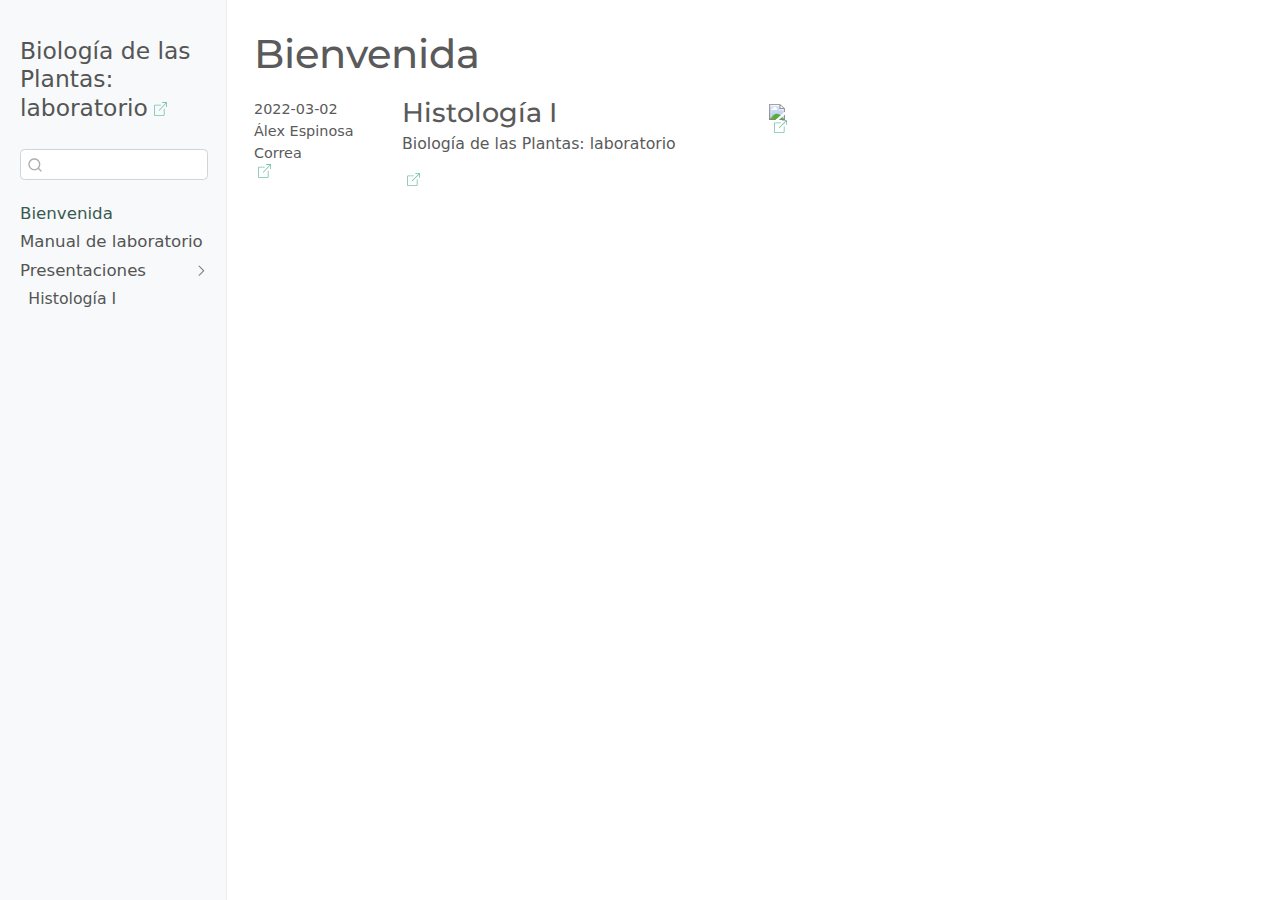
==== index.html @ 2c491201 "Built site for gh-pages" ====
<!DOCTYPE html>
<html xmlns="http://www.w3.org/1999/xhtml" lang="en" xml:lang="en"><head>

<meta charset="utf-8">
<meta name="generator" content="quarto-1.2.313">

<meta name="viewport" content="width=device-width, initial-scale=1.0, user-scalable=yes">


<title>Biología de las Plantas: laboratorio - Bienvenida</title>
<style>
code{white-space: pre-wrap;}
span.smallcaps{font-variant: small-caps;}
div.columns{display: flex; gap: min(4vw, 1.5em);}
div.column{flex: auto; overflow-x: auto;}
div.hanging-indent{margin-left: 1.5em; text-indent: -1.5em;}
ul.task-list{list-style: none;}
ul.task-list li input[type="checkbox"] {
  width: 0.8em;
  margin: 0 0.8em 0.2em -1.6em;
  vertical-align: middle;
}
</style>


<script src="site_libs/quarto-nav/quarto-nav.js"></script>
<script src="site_libs/quarto-nav/headroom.min.js"></script>
<script src="site_libs/clipboard/clipboard.min.js"></script>
<script src="site_libs/quarto-search/autocomplete.umd.js"></script>
<script src="site_libs/quarto-search/fuse.min.js"></script>
<script src="site_libs/quarto-search/quarto-search.js"></script>
<meta name="quarto:offset" content="./">
<script src="site_libs/quarto-listing/list.min.js"></script>
<script src="site_libs/quarto-listing/quarto-listing.js"></script>
<script src="site_libs/quarto-html/quarto.js"></script>
<script src="site_libs/quarto-html/popper.min.js"></script>
<script src="site_libs/quarto-html/tippy.umd.min.js"></script>
<script src="site_libs/quarto-html/anchor.min.js"></script>
<link href="site_libs/quarto-html/tippy.css" rel="stylesheet">
<link href="site_libs/quarto-html/quarto-syntax-highlighting.css" rel="stylesheet" id="quarto-text-highlighting-styles">
<script src="site_libs/bootstrap/bootstrap.min.js"></script>
<link href="site_libs/bootstrap/bootstrap-icons.css" rel="stylesheet">
<link href="site_libs/bootstrap/bootstrap.min.css" rel="stylesheet" id="quarto-bootstrap" data-mode="light">
<script id="quarto-search-options" type="application/json">{
  "location": "sidebar",
  "copy-button": false,
  "collapse-after": 3,
  "panel-placement": "start",
  "type": "textbox",
  "limit": 20,
  "language": {
    "search-no-results-text": "No results",
    "search-matching-documents-text": "matching documents",
    "search-copy-link-title": "Copy link to search",
    "search-hide-matches-text": "Hide additional matches",
    "search-more-match-text": "more match in this document",
    "search-more-matches-text": "more matches in this document",
    "search-clear-button-title": "Clear",
    "search-detached-cancel-button-title": "Cancel",
    "search-submit-button-title": "Submit"
  }
}</script>
<script>

  window.document.addEventListener("DOMContentLoaded", function (_event) {
    const listingTargetEl = window.document.querySelector('#listing-listing .list');
    if (!listingTargetEl) {
      // No listing discovered, do not attach.
      return; 
    }

    const options = {
      valueNames: ['listing-date','listing-title','listing-author','listing-subtitle','listing-image','listing-description',{ data: ['index'] },{ data: ['categories'] },{ data: ['listing-date-sort'] },{ data: ['listing-file-modified-sort'] }],
      
      searchColumns: ["listing-date","listing-title","listing-author","listing-subtitle","listing-image","listing-description"],
    };

    window['quarto-listings'] = window['quarto-listings'] || {};
    window['quarto-listings']['listing-listing'] = new List('listing-listing', options);

    if (window['quarto-listing-loaded']) {
      window['quarto-listing-loaded']();
    }
  });

  window.addEventListener('hashchange',() => {
    if (window['quarto-listing-loaded']) {
      window['quarto-listing-loaded']();
    }
  })
  </script>

  <script src="https://cdn.jsdelivr.net/npm/mathjax@3/es5/tex-chtml-full.js" type="text/javascript"></script>

</head>

<body class="nav-sidebar docked">

<div id="quarto-search-results"></div>
  <header id="quarto-header" class="headroom fixed-top">
  <nav class="quarto-secondary-nav" data-bs-toggle="collapse" data-bs-target="#quarto-sidebar" aria-controls="quarto-sidebar" aria-expanded="false" aria-label="Toggle sidebar navigation" onclick="if (window.quartoToggleHeadroom) { window.quartoToggleHeadroom(); }">
    <div class="container-fluid d-flex justify-content-between">
      <h1 class="quarto-secondary-nav-title">Bienvenida</h1>
      <button type="button" class="quarto-btn-toggle btn" aria-label="Show secondary navigation">
        <i class="bi bi-chevron-right"></i>
      </button>
    </div>
  </nav>
</header>
<!-- content -->
<div id="quarto-content" class="quarto-container page-columns page-rows-contents page-layout-article">
<!-- sidebar -->
  <nav id="quarto-sidebar" class="sidebar collapse sidebar-navigation docked overflow-auto">
    <div class="pt-lg-2 mt-2 text-left sidebar-header">
    <div class="sidebar-title mb-0 py-0">
      <a href="./">Biología de las Plantas: laboratorio</a> 
    </div>
      </div>
      <div class="mt-2 flex-shrink-0 align-items-center">
        <div class="sidebar-search">
        <div id="quarto-search" class="" title="Search"></div>
        </div>
      </div>
    <div class="sidebar-menu-container"> 
    <ul class="list-unstyled mt-1">
        <li class="sidebar-item">
  <div class="sidebar-item-container"> 
  <a href="./index.html" class="sidebar-item-text sidebar-link active">Bienvenida</a>
  </div>
</li>
        <li class="sidebar-item">
  <div class="sidebar-item-container"> 
  <a href="https://alexespinosaco.github.io/manual-laboratorio-biologia-plantas/" class="sidebar-item-text sidebar-link">Manual de laboratorio</a>
  </div>
</li>
        <li class="sidebar-item sidebar-item-section">
      <div class="sidebar-item-container"> 
            <a class="sidebar-item-text sidebar-link text-start" data-bs-toggle="collapse" data-bs-target="#quarto-sidebar-section-1" aria-expanded="true">Presentaciones</a>
          <a class="sidebar-item-toggle text-start" data-bs-toggle="collapse" data-bs-target="#quarto-sidebar-section-1" aria-expanded="true">
            <i class="bi bi-chevron-right ms-2"></i>
          </a> 
      </div>
      <ul id="quarto-sidebar-section-1" class="collapse list-unstyled sidebar-section depth1 show">  
          <li class="sidebar-item">
  <div class="sidebar-item-container"> 
  <a href="./presentaciones/histologia-I.html" class="sidebar-item-text sidebar-link">Histología I</a>
  </div>
</li>
      </ul>
  </li>
    </ul>
    </div>
</nav>
<!-- margin-sidebar -->
    <div id="quarto-margin-sidebar" class="sidebar margin-sidebar">
        
    </div>
<!-- main -->
<main class="content" id="quarto-document-content">

<header id="title-block-header" class="quarto-title-block default">
<div class="quarto-title">
<h1 class="title d-none d-lg-block">Bienvenida</h1>
</div>



<div class="quarto-title-meta">

    
  
    
  </div>
  

</header>





<div class="quarto-listing quarto-listing-container-default" id="listing-listing">
<div class="list quarto-listing-default">
<div class="quarto-post image-right" data-index="0" data-listing-date-sort="1646197200000" data-listing-file-modified-sort="1678170469687" data-listing-reading-time-sort="3.235">
<div class="thumbnail">
<p><a href="./presentaciones/histologia-I.html"> <img src="./presentaciones/images/tejidos_tradicional.png" class="thumnail-image"> </a></p>
</div>
<div class="body">
<a href="./presentaciones/histologia-I.html">
<h3 class="no-anchor listing-title">
Histología I
</h3>
<div class="listing-subtitle">
Biología de las Plantas: laboratorio
</div>
<div class="listing-description">

</div>
</a>
</div>
<div class="metadata">
<a href="./presentaciones/histologia-I.html">
<div class="listing-date">
2022-03-02
</div>
<div class="listing-author">
Álex Espinosa Correa
</div>
</a>
</div>
</div>
</div>
<div class="listing-no-matching d-none">
No matching items
</div>
</div></main> <!-- /main -->
<script id="quarto-html-after-body" type="application/javascript">
window.document.addEventListener("DOMContentLoaded", function (event) {
  const toggleBodyColorMode = (bsSheetEl) => {
    const mode = bsSheetEl.getAttribute("data-mode");
    const bodyEl = window.document.querySelector("body");
    if (mode === "dark") {
      bodyEl.classList.add("quarto-dark");
      bodyEl.classList.remove("quarto-light");
    } else {
      bodyEl.classList.add("quarto-light");
      bodyEl.classList.remove("quarto-dark");
    }
  }
  const toggleBodyColorPrimary = () => {
    const bsSheetEl = window.document.querySelector("link#quarto-bootstrap");
    if (bsSheetEl) {
      toggleBodyColorMode(bsSheetEl);
    }
  }
  toggleBodyColorPrimary();  
  const icon = "";
  const anchorJS = new window.AnchorJS();
  anchorJS.options = {
    placement: 'right',
    icon: icon
  };
  anchorJS.add('.anchored');
  const clipboard = new window.ClipboardJS('.code-copy-button', {
    target: function(trigger) {
      return trigger.previousElementSibling;
    }
  });
  clipboard.on('success', function(e) {
    // button target
    const button = e.trigger;
    // don't keep focus
    button.blur();
    // flash "checked"
    button.classList.add('code-copy-button-checked');
    var currentTitle = button.getAttribute("title");
    button.setAttribute("title", "Copied!");
    let tooltip;
    if (window.bootstrap) {
      button.setAttribute("data-bs-toggle", "tooltip");
      button.setAttribute("data-bs-placement", "left");
      button.setAttribute("data-bs-title", "Copied!");
      tooltip = new bootstrap.Tooltip(button, 
        { trigger: "manual", 
          customClass: "code-copy-button-tooltip",
          offset: [0, -8]});
      tooltip.show();    
    }
    setTimeout(function() {
      if (tooltip) {
        tooltip.hide();
        button.removeAttribute("data-bs-title");
        button.removeAttribute("data-bs-toggle");
        button.removeAttribute("data-bs-placement");
      }
      button.setAttribute("title", currentTitle);
      button.classList.remove('code-copy-button-checked');
    }, 1000);
    // clear code selection
    e.clearSelection();
  });
  function tippyHover(el, contentFn) {
    const config = {
      allowHTML: true,
      content: contentFn,
      maxWidth: 500,
      delay: 100,
      arrow: false,
      appendTo: function(el) {
          return el.parentElement;
      },
      interactive: true,
      interactiveBorder: 10,
      theme: 'quarto',
      placement: 'bottom-start'
    };
    window.tippy(el, config); 
  }
  const noterefs = window.document.querySelectorAll('a[role="doc-noteref"]');
  for (var i=0; i<noterefs.length; i++) {
    const ref = noterefs[i];
    tippyHover(ref, function() {
      // use id or data attribute instead here
      let href = ref.getAttribute('data-footnote-href') || ref.getAttribute('href');
      try { href = new URL(href).hash; } catch {}
      const id = href.replace(/^#\/?/, "");
      const note = window.document.getElementById(id);
      return note.innerHTML;
    });
  }
  const findCites = (el) => {
    const parentEl = el.parentElement;
    if (parentEl) {
      const cites = parentEl.dataset.cites;
      if (cites) {
        return {
          el,
          cites: cites.split(' ')
        };
      } else {
        return findCites(el.parentElement)
      }
    } else {
      return undefined;
    }
  };
  var bibliorefs = window.document.querySelectorAll('a[role="doc-biblioref"]');
  for (var i=0; i<bibliorefs.length; i++) {
    const ref = bibliorefs[i];
    const citeInfo = findCites(ref);
    if (citeInfo) {
      tippyHover(citeInfo.el, function() {
        var popup = window.document.createElement('div');
        citeInfo.cites.forEach(function(cite) {
          var citeDiv = window.document.createElement('div');
          citeDiv.classList.add('hanging-indent');
          citeDiv.classList.add('csl-entry');
          var biblioDiv = window.document.getElementById('ref-' + cite);
          if (biblioDiv) {
            citeDiv.innerHTML = biblioDiv.innerHTML;
          }
          popup.appendChild(citeDiv);
        });
        return popup.innerHTML;
      });
    }
  }
    var localhostRegex = new RegExp(/^(?:http|https):\/\/localhost\:?[0-9]*\//);
      var filterRegex = new RegExp(/https:\/\/alexespinosaco\.github\.io\/biologia-plantas-laboratorio-presentaciones\//);
    var isInternal = (href) => {
        return filterRegex.test(href) || localhostRegex.test(href);
    }
    // Inspect non-navigation links and adorn them if external
    var links = window.document.querySelectorAll('a:not(.nav-link):not(.navbar-brand):not(.toc-action):not(.sidebar-link):not(.sidebar-item-toggle):not(.pagination-link):not(.no-external):not([aria-hidden]):not(.dropdown-item)');
    for (var i=0; i<links.length; i++) {
      const link = links[i];
      if (!isInternal(link.href)) {
          // target, if specified
          link.setAttribute("target", "_blank");
          // default icon
          link.classList.add("external");
      }
    }
});
</script>
</div> <!-- /content -->



</body></html>
---- site_libs/quarto-html/tippy.css ----
.tippy-box[data-animation=fade][data-state=hidden]{opacity:0}[data-tippy-root]{max-width:calc(100vw - 10px)}.tippy-box{position:relative;background-color:#333;color:#fff;border-radius:4px;font-size:14px;line-height:1.4;white-space:normal;outline:0;transition-property:transform,visibility,opacity}.tippy-box[data-placement^=top]>.tippy-arrow{bottom:0}.tippy-box[data-placement^=top]>.tippy-arrow:before{bottom:-7px;left:0;border-width:8px 8px 0;border-top-color:initial;transform-origin:center top}.tippy-box[data-placement^=bottom]>.tippy-arrow{top:0}.tippy-box[data-placement^=bottom]>.tippy-arrow:before{top:-7px;left:0;border-width:0 8px 8px;border-bottom-color:initial;transform-origin:center bottom}.tippy-box[data-placement^=left]>.tippy-arrow{right:0}.tippy-box[data-placement^=left]>.tippy-arrow:before{border-width:8px 0 8px 8px;border-left-color:initial;right:-7px;transform-origin:center left}.tippy-box[data-placement^=right]>.tippy-arrow{left:0}.tippy-box[data-placement^=right]>.tippy-arrow:before{left:-7px;border-width:8px 8px 8px 0;border-right-color:initial;transform-origin:center right}.tippy-box[data-inertia][data-state=visible]{transition-timing-function:cubic-bezier(.54,1.5,.38,1.11)}.tippy-arrow{width:16px;height:16px;color:#333}.tippy-arrow:before{content:"";position:absolute;border-color:transparent;border-style:solid}.tippy-content{position:relative;padding:5px 9px;z-index:1}
---- site_libs/quarto-html/quarto-syntax-highlighting.css ----
/* quarto syntax highlight colors */
:root {
  --quarto-hl-ot-color: #003B4F;
  --quarto-hl-at-color: #657422;
  --quarto-hl-ss-color: #20794D;
  --quarto-hl-an-color: #5E5E5E;
  --quarto-hl-fu-color: #4758AB;
  --quarto-hl-st-color: #20794D;
  --quarto-hl-cf-color: #003B4F;
  --quarto-hl-op-color: #5E5E5E;
  --quarto-hl-er-color: #AD0000;
  --quarto-hl-bn-color: #AD0000;
  --quarto-hl-al-color: #AD0000;
  --quarto-hl-va-color: #111111;
  --quarto-hl-bu-color: inherit;
  --quarto-hl-ex-color: inherit;
  --quarto-hl-pp-color: #AD0000;
  --quarto-hl-in-color: #5E5E5E;
  --quarto-hl-vs-color: #20794D;
  --quarto-hl-wa-color: #5E5E5E;
  --quarto-hl-do-color: #5E5E5E;
  --quarto-hl-im-color: #00769E;
  --quarto-hl-ch-color: #20794D;
  --quarto-hl-dt-color: #AD0000;
  --quarto-hl-fl-color: #AD0000;
  --quarto-hl-co-color: #5E5E5E;
  --quarto-hl-cv-color: #5E5E5E;
  --quarto-hl-cn-color: #8f5902;
  --quarto-hl-sc-color: #5E5E5E;
  --quarto-hl-dv-color: #AD0000;
  --quarto-hl-kw-color: #003B4F;
}

/* other quarto variables */
:root {
  --quarto-font-monospace: SFMono-Regular, Menlo, Monaco, Consolas, "Liberation Mono", "Courier New", monospace;
}

pre > code.sourceCode > span {
  color: #003B4F;
}

code span {
  color: #003B4F;
}

code.sourceCode > span {
  color: #003B4F;
}

div.sourceCode,
div.sourceCode pre.sourceCode {
  color: #003B4F;
}

code span.ot {
  color: #003B4F;
}

code span.at {
  color: #657422;
}

code span.ss {
  color: #20794D;
}

code span.an {
  color: #5E5E5E;
}

code span.fu {
  color: #4758AB;
}

code span.st {
  color: #20794D;
}

code span.cf {
  color: #003B4F;
}

code span.op {
  color: #5E5E5E;
}

code span.er {
  color: #AD0000;
}

code span.bn {
  color: #AD0000;
}

code span.al {
  color: #AD0000;
}

code span.va {
  color: #111111;
}

code span.pp {
  color: #AD0000;
}

code span.in {
  color: #5E5E5E;
}

code span.vs {
  color: #20794D;
}

code span.wa {
  color: #5E5E5E;
  font-style: italic;
}

code span.do {
  color: #5E5E5E;
  font-style: italic;
}

code span.im {
  color: #00769E;
}

code span.ch {
  color: #20794D;
}

code span.dt {
  color: #AD0000;
}

code span.fl {
  color: #AD0000;
}

code span.co {
  color: #5E5E5E;
}

code span.cv {
  color: #5E5E5E;
  font-style: italic;
}

code span.cn {
  color: #8f5902;
}

code span.sc {
  color: #5E5E5E;
}

code span.dv {
  color: #AD0000;
}

code span.kw {
  color: #003B4F;
}

.prevent-inlining {
  content: "</";
}

/*# sourceMappingURL=debc5d5d77c3f9108843748ff7464032.css.map */
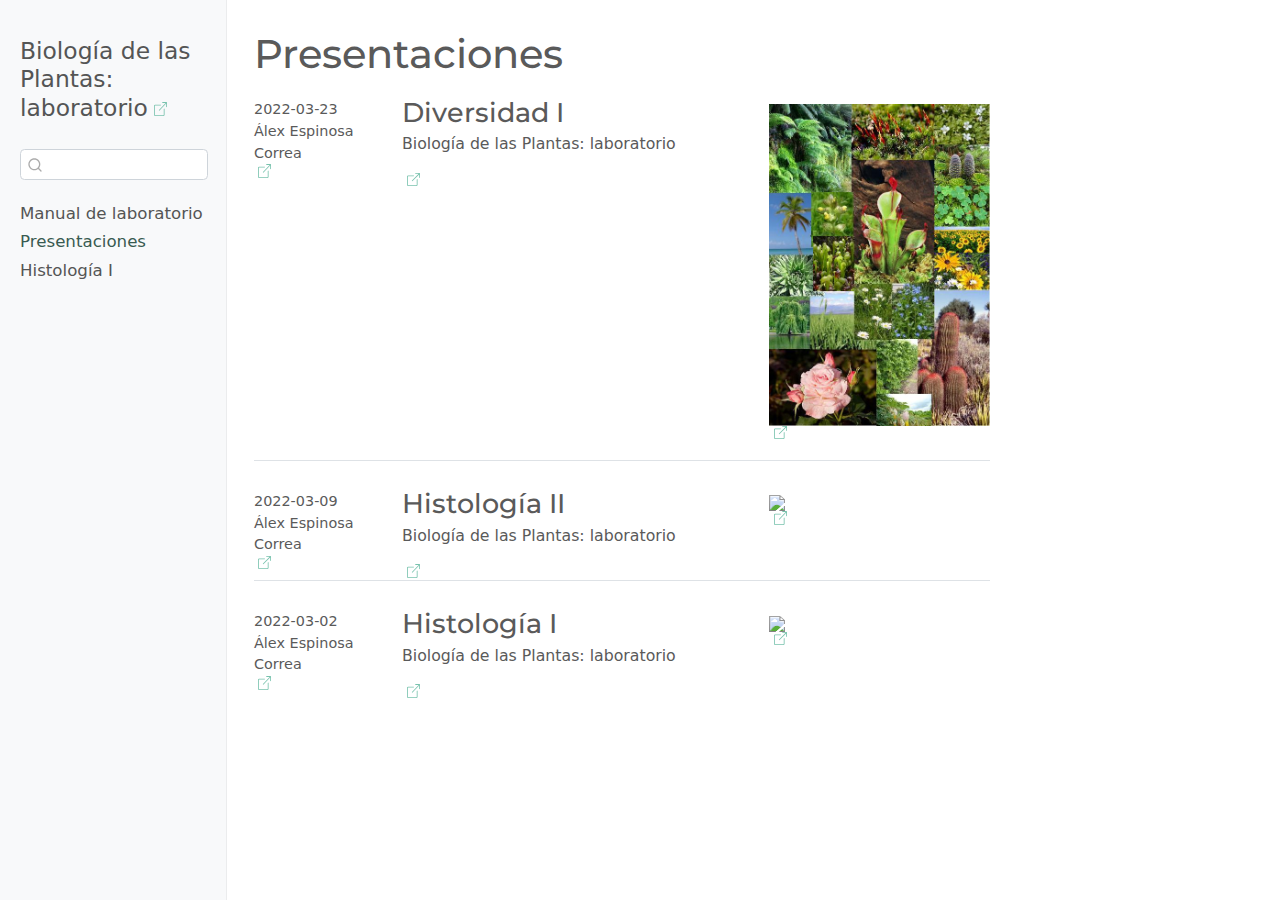
==== commit 597db10f: "Built site for gh-pages" ====
--- a/index.html
+++ b/index.html
@@ -7,7 +7,7 @@
 <meta name="viewport" content="width=device-width, initial-scale=1.0, user-scalable=yes">
 
 
-<title>Biología de las Plantas: laboratorio - Bienvenida</title>
+<title>Biología de las Plantas: laboratorio - Presentaciones</title>
 <style>
 code{white-space: pre-wrap;}
 span.smallcaps{font-variant: small-caps;}
@@ -100,7 +100,7 @@
   <header id="quarto-header" class="headroom fixed-top">
   <nav class="quarto-secondary-nav" data-bs-toggle="collapse" data-bs-target="#quarto-sidebar" aria-controls="quarto-sidebar" aria-expanded="false" aria-label="Toggle sidebar navigation" onclick="if (window.quartoToggleHeadroom) { window.quartoToggleHeadroom(); }">
     <div class="container-fluid d-flex justify-content-between">
-      <h1 class="quarto-secondary-nav-title">Bienvenida</h1>
+      <h1 class="quarto-secondary-nav-title">Presentaciones</h1>
       <button type="button" class="quarto-btn-toggle btn" aria-label="Show secondary navigation">
         <i class="bi bi-chevron-right"></i>
       </button>
@@ -125,29 +125,19 @@
     <ul class="list-unstyled mt-1">
         <li class="sidebar-item">
   <div class="sidebar-item-container"> 
-  <a href="./index.html" class="sidebar-item-text sidebar-link active">Bienvenida</a>
+  <a href="https://alexespinosaco.github.io/manual-laboratorio-biologia-plantas/" class="sidebar-item-text sidebar-link">Manual de laboratorio</a>
   </div>
 </li>
         <li class="sidebar-item">
   <div class="sidebar-item-container"> 
-  <a href="https://alexespinosaco.github.io/manual-laboratorio-biologia-plantas/" class="sidebar-item-text sidebar-link">Manual de laboratorio</a>
+  <a href="./index.html" class="sidebar-item-text sidebar-link active">Presentaciones</a>
   </div>
 </li>
-        <li class="sidebar-item sidebar-item-section">
-      <div class="sidebar-item-container"> 
-            <a class="sidebar-item-text sidebar-link text-start" data-bs-toggle="collapse" data-bs-target="#quarto-sidebar-section-1" aria-expanded="true">Presentaciones</a>
-          <a class="sidebar-item-toggle text-start" data-bs-toggle="collapse" data-bs-target="#quarto-sidebar-section-1" aria-expanded="true">
-            <i class="bi bi-chevron-right ms-2"></i>
-          </a> 
-      </div>
-      <ul id="quarto-sidebar-section-1" class="collapse list-unstyled sidebar-section depth1 show">  
-          <li class="sidebar-item">
+        <li class="sidebar-item">
   <div class="sidebar-item-container"> 
   <a href="./presentaciones/histologia-I.html" class="sidebar-item-text sidebar-link">Histología I</a>
   </div>
 </li>
-      </ul>
-  </li>
     </ul>
     </div>
 </nav>
@@ -160,7 +150,7 @@
 
 <header id="title-block-header" class="quarto-title-block default">
 <div class="quarto-title">
-<h1 class="title d-none d-lg-block">Bienvenida</h1>
+<h1 class="title d-none d-lg-block">Presentaciones</h1>
 </div>
 
 
@@ -181,7 +171,63 @@
 
 <div class="quarto-listing quarto-listing-container-default" id="listing-listing">
 <div class="list quarto-listing-default">
-<div class="quarto-post image-right" data-index="0" data-listing-date-sort="1646197200000" data-listing-file-modified-sort="1678170469687" data-listing-reading-time-sort="3.235">
+<div class="quarto-post image-right" data-index="0" data-listing-date-sort="1648011600000" data-listing-file-modified-sort="1679550498113" data-listing-reading-time-sort="6.01">
+<div class="thumbnail">
+<p><a href="./presentaciones/diversidad-I.html"> <img src="./presentaciones/images/embryophyta.jpg" class="thumnail-image"> </a></p>
+</div>
+<div class="body">
+<a href="./presentaciones/diversidad-I.html">
+<h3 class="no-anchor listing-title">
+Diversidad I
+</h3>
+<div class="listing-subtitle">
+Biología de las Plantas: laboratorio
+</div>
+<div class="listing-description">
+
+</div>
+</a>
+</div>
+<div class="metadata">
+<a href="./presentaciones/diversidad-I.html">
+<div class="listing-date">
+2022-03-23
+</div>
+<div class="listing-author">
+Álex Espinosa Correa
+</div>
+</a>
+</div>
+</div>
+<div class="quarto-post image-right" data-index="1" data-listing-date-sort="1646802000000" data-listing-file-modified-sort="1678335572674" data-listing-reading-time-sort="3.55">
+<div class="thumbnail">
+<p><a href="./presentaciones/histologia-II.html"> <img src="./presentaciones/images/tejidos_tradicional.png" class="thumnail-image"> </a></p>
+</div>
+<div class="body">
+<a href="./presentaciones/histologia-II.html">
+<h3 class="no-anchor listing-title">
+Histología II
+</h3>
+<div class="listing-subtitle">
+Biología de las Plantas: laboratorio
+</div>
+<div class="listing-description">
+
+</div>
+</a>
+</div>
+<div class="metadata">
+<a href="./presentaciones/histologia-II.html">
+<div class="listing-date">
+2022-03-09
+</div>
+<div class="listing-author">
+Álex Espinosa Correa
+</div>
+</a>
+</div>
+</div>
+<div class="quarto-post image-right" data-index="2" data-listing-date-sort="1646197200000" data-listing-file-modified-sort="1678335034090" data-listing-reading-time-sort="3.42">
 <div class="thumbnail">
 <p><a href="./presentaciones/histologia-I.html"> <img src="./presentaciones/images/tejidos_tradicional.png" class="thumnail-image"> </a></p>
 </div>
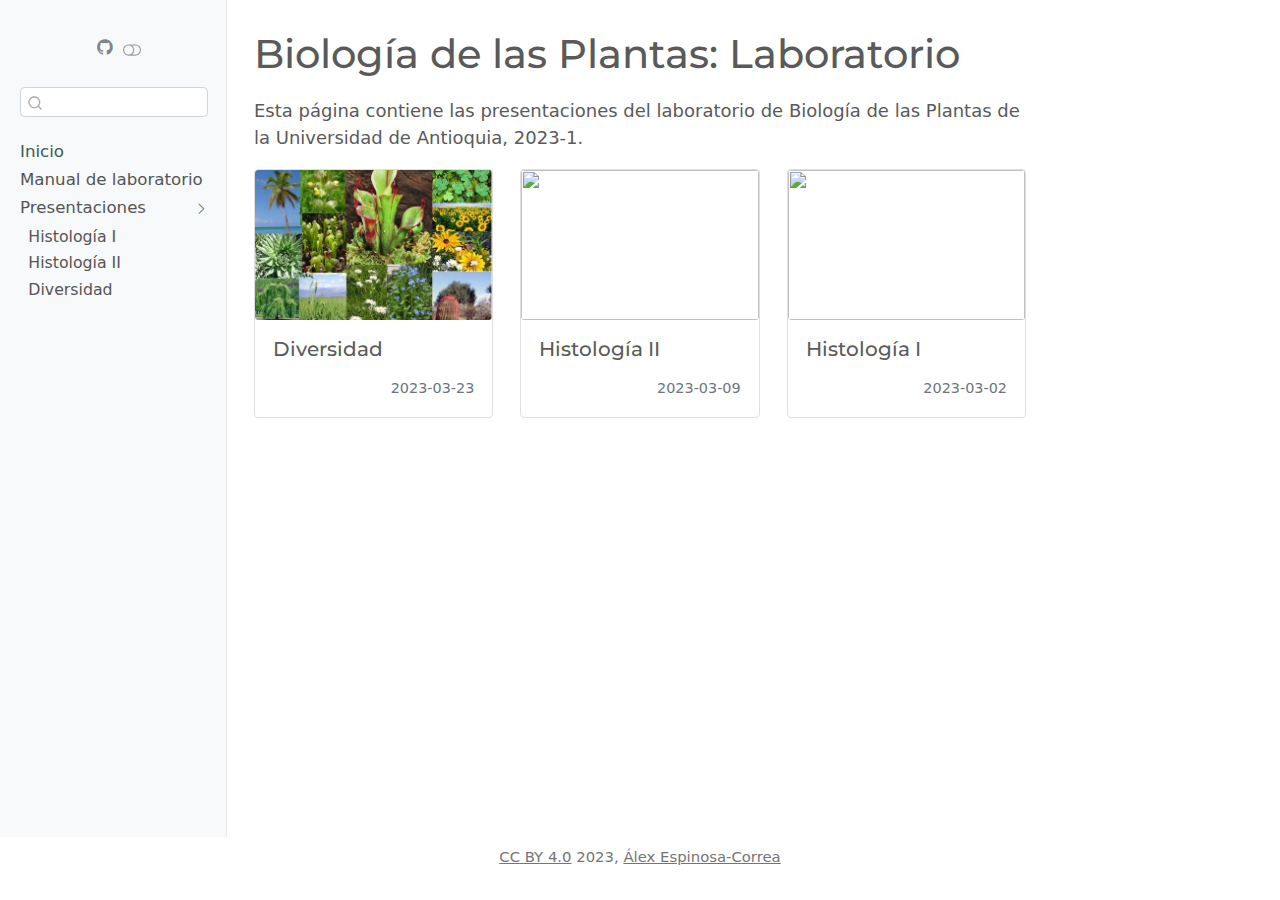
==== commit ffd7480c: "Built site for gh-pages" ====
--- a/index.html
+++ b/index.html
@@ -7,7 +7,7 @@
 <meta name="viewport" content="width=device-width, initial-scale=1.0, user-scalable=yes">
 
 
-<title>Biología de las Plantas: laboratorio - Presentaciones</title>
+<title>BdlP-2023 - Biología de las Plantas: Laboratorio</title>
 <style>
 code{white-space: pre-wrap;}
 span.smallcaps{font-variant: small-caps;}
@@ -24,7 +24,6 @@
 
 
 <script src="site_libs/quarto-nav/quarto-nav.js"></script>
-<script src="site_libs/quarto-nav/headroom.min.js"></script>
 <script src="site_libs/clipboard/clipboard.min.js"></script>
 <script src="site_libs/quarto-search/autocomplete.umd.js"></script>
 <script src="site_libs/quarto-search/fuse.min.js"></script>
@@ -37,10 +36,12 @@
 <script src="site_libs/quarto-html/tippy.umd.min.js"></script>
 <script src="site_libs/quarto-html/anchor.min.js"></script>
 <link href="site_libs/quarto-html/tippy.css" rel="stylesheet">
-<link href="site_libs/quarto-html/quarto-syntax-highlighting.css" rel="stylesheet" id="quarto-text-highlighting-styles">
+<link href="site_libs/quarto-html/quarto-syntax-highlighting.css" rel="stylesheet" class="quarto-color-scheme" id="quarto-text-highlighting-styles">
+<link href="site_libs/quarto-html/quarto-syntax-highlighting-dark.css" rel="prefetch" class="quarto-color-scheme quarto-color-alternate" id="quarto-text-highlighting-styles">
 <script src="site_libs/bootstrap/bootstrap.min.js"></script>
 <link href="site_libs/bootstrap/bootstrap-icons.css" rel="stylesheet">
-<link href="site_libs/bootstrap/bootstrap.min.css" rel="stylesheet" id="quarto-bootstrap" data-mode="light">
+<link href="site_libs/bootstrap/bootstrap.min.css" rel="stylesheet" class="quarto-color-scheme" id="quarto-bootstrap" data-mode="light">
+<link href="site_libs/bootstrap/bootstrap-dark.min.css" rel="prefetch" class="quarto-color-scheme quarto-color-alternate" id="quarto-bootstrap" data-mode="dark">
 <script id="quarto-search-options" type="application/json">{
   "location": "sidebar",
   "copy-button": false,
@@ -70,9 +71,9 @@
     }
 
     const options = {
-      valueNames: ['listing-date','listing-title','listing-author','listing-subtitle','listing-image','listing-description',{ data: ['index'] },{ data: ['categories'] },{ data: ['listing-date-sort'] },{ data: ['listing-file-modified-sort'] }],
+      valueNames: ['listing-image','listing-title','listing-description','listing-date',{ data: ['index'] },{ data: ['categories'] },{ data: ['listing-date-sort'] },{ data: ['listing-file-modified-sort'] }],
       
-      searchColumns: ["listing-date","listing-title","listing-author","listing-subtitle","listing-image","listing-description"],
+      searchColumns: ["listing-title","listing-author","listing-date","listing-image","listing-description"],
     };
 
     window['quarto-listings'] = window['quarto-listings'] || {};
@@ -89,9 +90,25 @@
     }
   })
   </script>
+<script async="" src="https://www.googletagmanager.com/gtag/js?id=G-JYJJ0L4H6K"></script>
+
+<script type="text/javascript">
+
+window.dataLayer = window.dataLayer || [];
+function gtag(){dataLayer.push(arguments);}
+gtag('js', new Date());
+gtag('config', 'G-JYJJ0L4H6K', { 'anonymize_ip': true});
+</script>
 
   <script src="https://cdn.jsdelivr.net/npm/mathjax@3/es5/tex-chtml-full.js" type="text/javascript"></script>
 
+<meta property="og:title" content="BdlP-2023 - Biología de las Plantas: Laboratorio">
+<meta property="og:description" content="Esta página contiene las presentaciones del laboratorio de Biología de las Plantas de la Universidad de Antioquia, 2023-1.">
+<meta property="og:site-name" content="BdlP-2023">
+<meta name="twitter:title" content="BdlP-2023 - Biología de las Plantas: Laboratorio">
+<meta name="twitter:description" content="Esta página contiene las presentaciones del laboratorio de Biología de las Plantas de la Universidad de Antioquia, 2023-1.">
+<meta name="twitter:creator" content="@alexespinosaco">
+<meta name="twitter:card" content="summary_large_image">
 </head>
 
 <body class="nav-sidebar docked">
@@ -100,7 +117,7 @@
   <header id="quarto-header" class="headroom fixed-top">
   <nav class="quarto-secondary-nav" data-bs-toggle="collapse" data-bs-target="#quarto-sidebar" aria-controls="quarto-sidebar" aria-expanded="false" aria-label="Toggle sidebar navigation" onclick="if (window.quartoToggleHeadroom) { window.quartoToggleHeadroom(); }">
     <div class="container-fluid d-flex justify-content-between">
-      <h1 class="quarto-secondary-nav-title">Presentaciones</h1>
+      <h1 class="quarto-secondary-nav-title">Biología de las Plantas: Laboratorio</h1>
       <button type="button" class="quarto-btn-toggle btn" aria-label="Show secondary navigation">
         <i class="bi bi-chevron-right"></i>
       </button>
@@ -111,10 +128,14 @@
 <div id="quarto-content" class="quarto-container page-columns page-rows-contents page-layout-article">
 <!-- sidebar -->
   <nav id="quarto-sidebar" class="sidebar collapse sidebar-navigation docked overflow-auto">
-    <div class="pt-lg-2 mt-2 text-left sidebar-header">
-    <div class="sidebar-title mb-0 py-0">
-      <a href="./">Biología de las Plantas: laboratorio</a> 
-    </div>
+    <div class="pt-lg-2 mt-2 text-center sidebar-header">
+      <a href="./index.html" class="sidebar-logo-link">
+      <img src="./images/bldp.png" alt="" class="sidebar-logo py-0 d-lg-inline d-none">
+      </a>
+      <div class="sidebar-tools-main">
+    <a href="https://github.com/alexespinosaco/biologia-plantas" title="" class="sidebar-tool px-1"><i class="bi bi-github"></i></a>
+  <a href="" class="quarto-color-scheme-toggle sidebar-tool" onclick="window.quartoToggleColorScheme(); return false;" title="Toggle dark mode"><i class="bi"></i></a>
+</div>
       </div>
       <div class="mt-2 flex-shrink-0 align-items-center">
         <div class="sidebar-search">
@@ -125,19 +146,39 @@
     <ul class="list-unstyled mt-1">
         <li class="sidebar-item">
   <div class="sidebar-item-container"> 
-  <a href="https://alexespinosaco.github.io/manual-laboratorio-biologia-plantas/" class="sidebar-item-text sidebar-link">Manual de laboratorio</a>
+  <a href="./index.html" class="sidebar-item-text sidebar-link active">Inicio</a>
   </div>
 </li>
         <li class="sidebar-item">
   <div class="sidebar-item-container"> 
-  <a href="./index.html" class="sidebar-item-text sidebar-link active">Presentaciones</a>
+  <a href="https://alexespinosaco.github.io/biologia-plantas-manual/" class="sidebar-item-text sidebar-link">Manual de laboratorio</a>
   </div>
 </li>
-        <li class="sidebar-item">
+        <li class="sidebar-item sidebar-item-section">
+      <div class="sidebar-item-container"> 
+            <a class="sidebar-item-text sidebar-link text-start" data-bs-toggle="collapse" data-bs-target="#quarto-sidebar-section-1" aria-expanded="true">Presentaciones</a>
+          <a class="sidebar-item-toggle text-start" data-bs-toggle="collapse" data-bs-target="#quarto-sidebar-section-1" aria-expanded="true">
+            <i class="bi bi-chevron-right ms-2"></i>
+          </a> 
+      </div>
+      <ul id="quarto-sidebar-section-1" class="collapse list-unstyled sidebar-section depth1 show">  
+          <li class="sidebar-item">
   <div class="sidebar-item-container"> 
   <a href="./presentaciones/histologia-I.html" class="sidebar-item-text sidebar-link">Histología I</a>
   </div>
 </li>
+          <li class="sidebar-item">
+  <div class="sidebar-item-container"> 
+  <a href="./presentaciones/histologia-II.html" class="sidebar-item-text sidebar-link">Histología II</a>
+  </div>
+</li>
+          <li class="sidebar-item">
+  <div class="sidebar-item-container"> 
+  <a href="./presentaciones/diversidad.html" class="sidebar-item-text sidebar-link">Diversidad</a>
+  </div>
+</li>
+      </ul>
+  </li>
     </ul>
     </div>
 </nav>
@@ -150,7 +191,7 @@
 
 <header id="title-block-header" class="quarto-title-block default">
 <div class="quarto-title">
-<h1 class="title d-none d-lg-block">Presentaciones</h1>
+<h1 class="title d-none d-lg-block">Biología de las Plantas: Laboratorio</h1>
 </div>
 
 
@@ -165,95 +206,78 @@
 
 </header>
 
-
-
-
-
-<div class="quarto-listing quarto-listing-container-default" id="listing-listing">
-<div class="list quarto-listing-default">
-<div class="quarto-post image-right" data-index="0" data-listing-date-sort="1648011600000" data-listing-file-modified-sort="1679550498113" data-listing-reading-time-sort="6.01">
-<div class="thumbnail">
-<p><a href="./presentaciones/diversidad-I.html"> <img src="./presentaciones/images/embryophyta.jpg" class="thumnail-image"> </a></p>
-</div>
-<div class="body">
-<a href="./presentaciones/diversidad-I.html">
-<h3 class="no-anchor listing-title">
-Diversidad I
-</h3>
-<div class="listing-subtitle">
-Biología de las Plantas: laboratorio
-</div>
-<div class="listing-description">
-
+<p>Esta página contiene las presentaciones del laboratorio de Biología de las Plantas de la Universidad de Antioquia, 2023-1.</p>
+
+
+
+
+<div class="quarto-listing quarto-listing-container-grid" id="listing-listing">
+<div class="list grid quarto-listing-cols-3">
+<div class="g-col-1" data-index="0" data-listing-date-sort="1679547600000" data-listing-file-modified-sort="1679816350724" data-listing-reading-time-sort="6.01">
+<a href="./presentaciones/diversidad.html" class="quarto-grid-link">
+<div class="quarto-grid-item card h-100 card-left">
+<p class="card-img-top">
+<img src="./presentaciones/images/embryophyta.jpg" class="thumbnail-image card-img" style="height: 150px;">
+</p>
+<div class="card-body post-contents">
+<h5 class="no-anchor card-title listing-title">
+Diversidad
+</h5>
+<div class="card-text listing-description">
+
+</div>
+<div class="card-attribution card-text-small end">
+<div class="listing-date">
+2023-03-23
+</div>
+</div>
+</div>
 </div>
 </a>
 </div>
-<div class="metadata">
-<a href="./presentaciones/diversidad-I.html">
+<div class="g-col-1" data-index="1" data-listing-date-sort="1678338000000" data-listing-file-modified-sort="1679816349655" data-listing-reading-time-sort="3.55">
+<a href="./presentaciones/histologia-II.html" class="quarto-grid-link">
+<div class="quarto-grid-item card h-100 card-left">
+<p class="card-img-top">
+<img src="./presentaciones/images/tejidos_tradicional.png" class="thumbnail-image card-img" style="height: 150px;">
+</p>
+<div class="card-body post-contents">
+<h5 class="no-anchor card-title listing-title">
+Histología II
+</h5>
+<div class="card-text listing-description">
+
+</div>
+<div class="card-attribution card-text-small end">
 <div class="listing-date">
-2022-03-23
-</div>
-<div class="listing-author">
-Álex Espinosa Correa
+2023-03-09
+</div>
+</div>
+</div>
 </div>
 </a>
 </div>
-</div>
-<div class="quarto-post image-right" data-index="1" data-listing-date-sort="1646802000000" data-listing-file-modified-sort="1678335572674" data-listing-reading-time-sort="3.55">
-<div class="thumbnail">
-<p><a href="./presentaciones/histologia-II.html"> <img src="./presentaciones/images/tejidos_tradicional.png" class="thumnail-image"> </a></p>
-</div>
-<div class="body">
-<a href="./presentaciones/histologia-II.html">
-<h3 class="no-anchor listing-title">
-Histología II
-</h3>
-<div class="listing-subtitle">
-Biología de las Plantas: laboratorio
-</div>
-<div class="listing-description">
-
+<div class="g-col-1" data-index="2" data-listing-date-sort="1677733200000" data-listing-file-modified-sort="1679816348419" data-listing-reading-time-sort="3.42">
+<a href="./presentaciones/histologia-I.html" class="quarto-grid-link">
+<div class="quarto-grid-item card h-100 card-left">
+<p class="card-img-top">
+<img src="./presentaciones/images/tejidos_tradicional.png" class="thumbnail-image card-img" style="height: 150px;">
+</p>
+<div class="card-body post-contents">
+<h5 class="no-anchor card-title listing-title">
+Histología I
+</h5>
+<div class="card-text listing-description">
+
+</div>
+<div class="card-attribution card-text-small end">
+<div class="listing-date">
+2023-03-02
+</div>
+</div>
+</div>
 </div>
 </a>
-</div>
-<div class="metadata">
-<a href="./presentaciones/histologia-II.html">
-<div class="listing-date">
-2022-03-09
-</div>
-<div class="listing-author">
-Álex Espinosa Correa
-</div>
-</a>
-</div>
-</div>
-<div class="quarto-post image-right" data-index="2" data-listing-date-sort="1646197200000" data-listing-file-modified-sort="1678335034090" data-listing-reading-time-sort="3.42">
-<div class="thumbnail">
-<p><a href="./presentaciones/histologia-I.html"> <img src="./presentaciones/images/tejidos_tradicional.png" class="thumnail-image"> </a></p>
-</div>
-<div class="body">
-<a href="./presentaciones/histologia-I.html">
-<h3 class="no-anchor listing-title">
-Histología I
-</h3>
-<div class="listing-subtitle">
-Biología de las Plantas: laboratorio
-</div>
-<div class="listing-description">
-
-</div>
-</a>
-</div>
-<div class="metadata">
-<a href="./presentaciones/histologia-I.html">
-<div class="listing-date">
-2022-03-02
-</div>
-<div class="listing-author">
-Álex Espinosa Correa
-</div>
-</a>
-</div>
 </div>
 </div>
 <div class="listing-no-matching d-none">
@@ -280,6 +304,121 @@
     }
   }
   toggleBodyColorPrimary();  
+  const disableStylesheet = (stylesheets) => {
+    for (let i=0; i < stylesheets.length; i++) {
+      const stylesheet = stylesheets[i];
+      stylesheet.rel = 'prefetch';
+    }
+  }
+  const enableStylesheet = (stylesheets) => {
+    for (let i=0; i < stylesheets.length; i++) {
+      const stylesheet = stylesheets[i];
+      stylesheet.rel = 'stylesheet';
+    }
+  }
+  const manageTransitions = (selector, allowTransitions) => {
+    const els = window.document.querySelectorAll(selector);
+    for (let i=0; i < els.length; i++) {
+      const el = els[i];
+      if (allowTransitions) {
+        el.classList.remove('notransition');
+      } else {
+        el.classList.add('notransition');
+      }
+    }
+  }
+  const toggleColorMode = (alternate) => {
+    // Switch the stylesheets
+    const alternateStylesheets = window.document.querySelectorAll('link.quarto-color-scheme.quarto-color-alternate');
+    manageTransitions('#quarto-margin-sidebar .nav-link', false);
+    if (alternate) {
+      enableStylesheet(alternateStylesheets);
+      for (const sheetNode of alternateStylesheets) {
+        if (sheetNode.id === "quarto-bootstrap") {
+          toggleBodyColorMode(sheetNode);
+        }
+      }
+    } else {
+      disableStylesheet(alternateStylesheets);
+      toggleBodyColorPrimary();
+    }
+    manageTransitions('#quarto-margin-sidebar .nav-link', true);
+    // Switch the toggles
+    const toggles = window.document.querySelectorAll('.quarto-color-scheme-toggle');
+    for (let i=0; i < toggles.length; i++) {
+      const toggle = toggles[i];
+      if (toggle) {
+        if (alternate) {
+          toggle.classList.add("alternate");     
+        } else {
+          toggle.classList.remove("alternate");
+        }
+      }
+    }
+    // Hack to workaround the fact that safari doesn't
+    // properly recolor the scrollbar when toggling (#1455)
+    if (navigator.userAgent.indexOf('Safari') > 0 && navigator.userAgent.indexOf('Chrome') == -1) {
+      manageTransitions("body", false);
+      window.scrollTo(0, 1);
+      setTimeout(() => {
+        window.scrollTo(0, 0);
+        manageTransitions("body", true);
+      }, 40);  
+    }
+  }
+  const isFileUrl = () => { 
+    return window.location.protocol === 'file:';
+  }
+  const hasAlternateSentinel = () => {  
+    let styleSentinel = getColorSchemeSentinel();
+    if (styleSentinel !== null) {
+      return styleSentinel === "alternate";
+    } else {
+      return false;
+    }
+  }
+  const setStyleSentinel = (alternate) => {
+    const value = alternate ? "alternate" : "default";
+    if (!isFileUrl()) {
+      window.localStorage.setItem("quarto-color-scheme", value);
+    } else {
+      localAlternateSentinel = value;
+    }
+  }
+  const getColorSchemeSentinel = () => {
+    if (!isFileUrl()) {
+      const storageValue = window.localStorage.getItem("quarto-color-scheme");
+      return storageValue != null ? storageValue : localAlternateSentinel;
+    } else {
+      return localAlternateSentinel;
+    }
+  }
+  let localAlternateSentinel = 'default';
+  // Dark / light mode switch
+  window.quartoToggleColorScheme = () => {
+    // Read the current dark / light value 
+    let toAlternate = !hasAlternateSentinel();
+    toggleColorMode(toAlternate);
+    setStyleSentinel(toAlternate);
+  };
+  // Ensure there is a toggle, if there isn't float one in the top right
+  if (window.document.querySelector('.quarto-color-scheme-toggle') === null) {
+    const a = window.document.createElement('a');
+    a.classList.add('top-right');
+    a.classList.add('quarto-color-scheme-toggle');
+    a.href = "";
+    a.onclick = function() { try { window.quartoToggleColorScheme(); } catch {} return false; };
+    const i = window.document.createElement("i");
+    i.classList.add('bi');
+    a.appendChild(i);
+    window.document.body.appendChild(a);
+  }
+  // Switch to dark mode if need be
+  if (hasAlternateSentinel()) {
+    toggleColorMode(true);
+  } else {
+    toggleColorMode(false);
+  }
   const icon = "";
   const anchorJS = new window.AnchorJS();
   anchorJS.options = {
@@ -392,7 +531,7 @@
     }
   }
     var localhostRegex = new RegExp(/^(?:http|https):\/\/localhost\:?[0-9]*\//);
-      var filterRegex = new RegExp(/https:\/\/alexespinosaco\.github\.io\/biologia-plantas-laboratorio-presentaciones\//);
+      var filterRegex = new RegExp(/https:\/\/alexespinosaco\.github\.io\/biologia-plantas/);
     var isInternal = (href) => {
         return filterRegex.test(href) || localhostRegex.test(href);
     }
@@ -403,13 +542,16 @@
       if (!isInternal(link.href)) {
           // target, if specified
           link.setAttribute("target", "_blank");
-          // default icon
-          link.classList.add("external");
       }
     }
 });
 </script>
 </div> <!-- /content -->
+<footer class="footer">
+  <div class="nav-footer">
+      <div class="nav-footer-center"><a href="https://creativecommons.org/licenses/by/4.0/deed.es">CC BY 4.0</a> 2023, <a href="http://alexespinosaco.github.io/">Álex Espinosa-Correa</a></div>
+  </div>
+</footer>
 
 
 
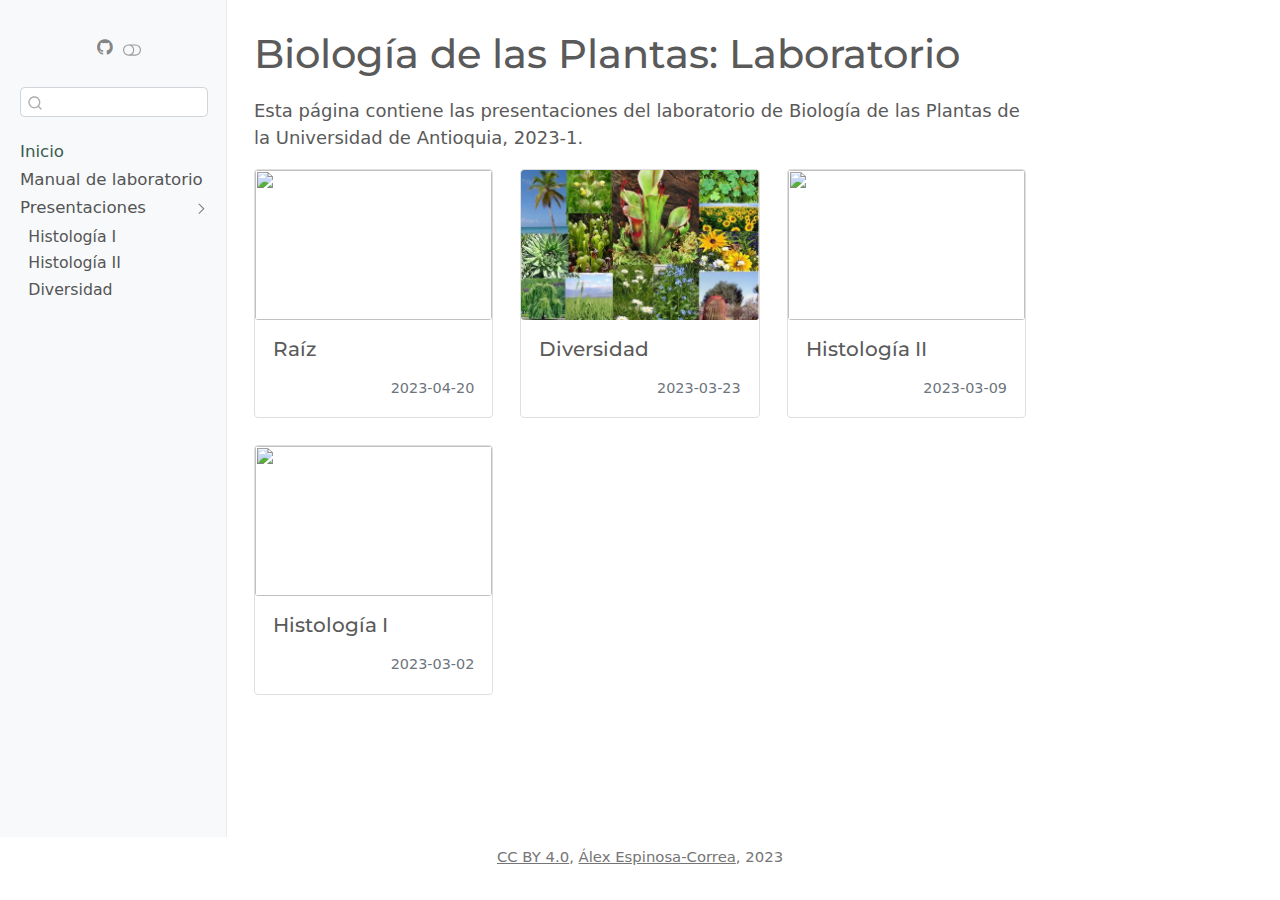
==== commit 3e03bd3c: "Built site for gh-pages" ====
--- a/index.html
+++ b/index.html
@@ -213,7 +213,29 @@
 
 <div class="quarto-listing quarto-listing-container-grid" id="listing-listing">
 <div class="list grid quarto-listing-cols-3">
-<div class="g-col-1" data-index="0" data-listing-date-sort="1679547600000" data-listing-file-modified-sort="1679816350724" data-listing-reading-time-sort="6.01">
+<div class="g-col-1" data-index="0" data-listing-date-sort="1681966800000" data-listing-file-modified-sort="1681872564987" data-listing-reading-time-sort="2.64">
+<a href="./presentaciones/raiz.html" class="quarto-grid-link">
+<div class="quarto-grid-item card h-100 card-left">
+<p class="card-img-top">
+<img src="https://commons.wikimedia.org/wiki/File:Tree_roots_and_temple,_Ta_Prohm,_Angkor,_Cambodia.jpg" class="thumbnail-image card-img" style="height: 150px;">
+</p>
+<div class="card-body post-contents">
+<h5 class="no-anchor card-title listing-title">
+Raíz
+</h5>
+<div class="card-text listing-description">
+
+</div>
+<div class="card-attribution card-text-small end">
+<div class="listing-date">
+2023-04-20
+</div>
+</div>
+</div>
+</div>
+</a>
+</div>
+<div class="g-col-1" data-index="1" data-listing-date-sort="1679547600000" data-listing-file-modified-sort="1681875152456" data-listing-reading-time-sort="7.18">
 <a href="./presentaciones/diversidad.html" class="quarto-grid-link">
 <div class="quarto-grid-item card h-100 card-left">
 <p class="card-img-top">
@@ -235,7 +257,7 @@
 </div>
 </a>
 </div>
-<div class="g-col-1" data-index="1" data-listing-date-sort="1678338000000" data-listing-file-modified-sort="1679816349655" data-listing-reading-time-sort="3.55">
+<div class="g-col-1" data-index="2" data-listing-date-sort="1678338000000" data-listing-file-modified-sort="1681875270075" data-listing-reading-time-sort="3.55">
 <a href="./presentaciones/histologia-II.html" class="quarto-grid-link">
 <div class="quarto-grid-item card h-100 card-left">
 <p class="card-img-top">
@@ -257,7 +279,7 @@
 </div>
 </a>
 </div>
-<div class="g-col-1" data-index="2" data-listing-date-sort="1677733200000" data-listing-file-modified-sort="1679816348419" data-listing-reading-time-sort="3.42">
+<div class="g-col-1" data-index="3" data-listing-date-sort="1677733200000" data-listing-file-modified-sort="1681875278557" data-listing-reading-time-sort="3.42">
 <a href="./presentaciones/histologia-I.html" class="quarto-grid-link">
 <div class="quarto-grid-item card h-100 card-left">
 <p class="card-img-top">
@@ -549,7 +571,7 @@
 </div> <!-- /content -->
 <footer class="footer">
   <div class="nav-footer">
-      <div class="nav-footer-center"><a href="https://creativecommons.org/licenses/by/4.0/deed.es">CC BY 4.0</a> 2023, <a href="http://alexespinosaco.github.io/">Álex Espinosa-Correa</a></div>
+      <div class="nav-footer-center"><a href="https://creativecommons.org/licenses/by/4.0/deed.es">CC BY 4.0</a>, <a href="http://alexespinosaco.github.io/">Álex Espinosa-Correa</a>, 2023</div>
   </div>
 </footer>
 
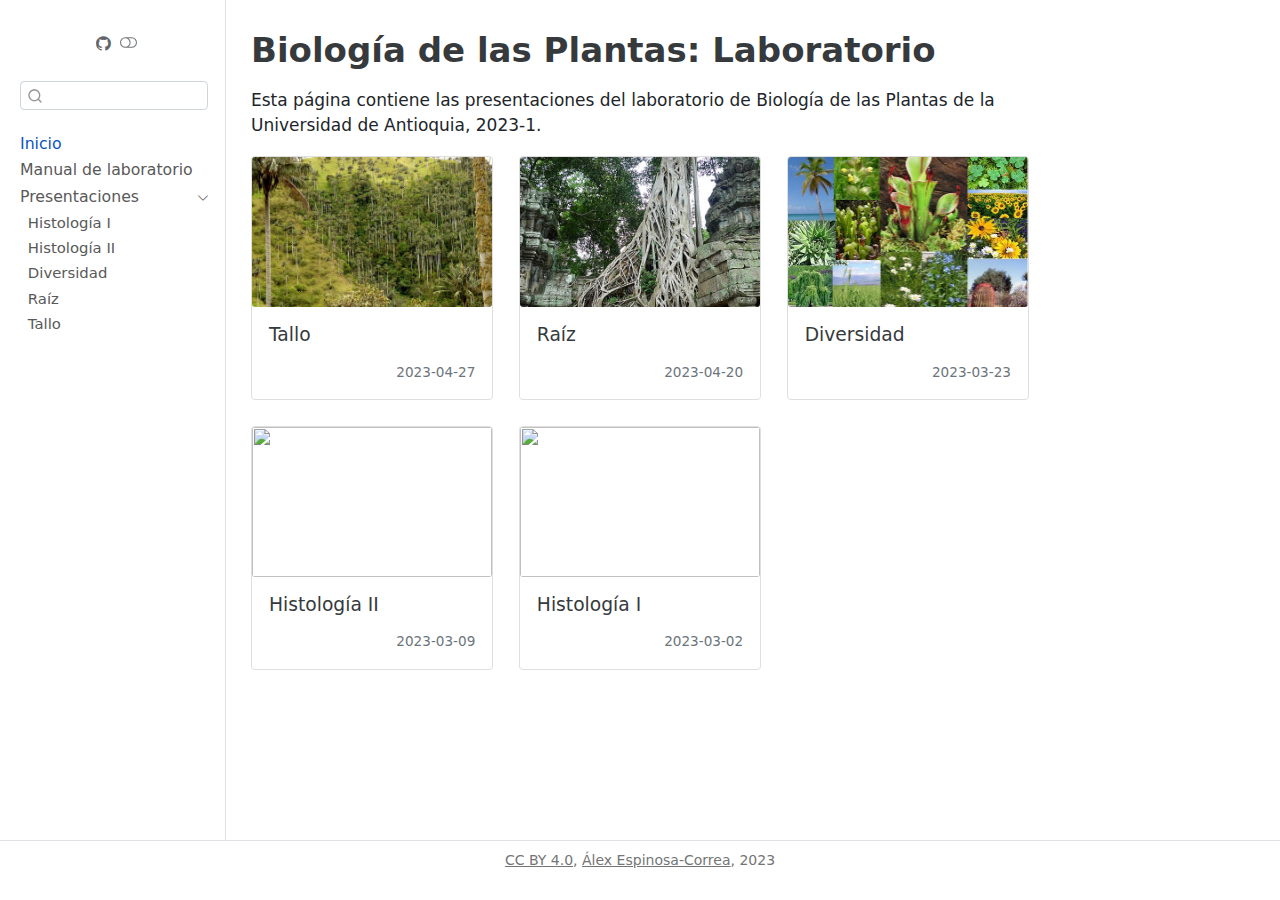
==== commit ae2ce6e0: "Built site for gh-pages" ====
--- a/index.html
+++ b/index.html
@@ -2,7 +2,7 @@
 <html xmlns="http://www.w3.org/1999/xhtml" lang="en" xml:lang="en"><head>
 
 <meta charset="utf-8">
-<meta name="generator" content="quarto-1.2.313">
+<meta name="generator" content="quarto-1.3.340">
 
 <meta name="viewport" content="width=device-width, initial-scale=1.0, user-scalable=yes">
 
@@ -17,7 +17,7 @@
 ul.task-list{list-style: none;}
 ul.task-list li input[type="checkbox"] {
   width: 0.8em;
-  margin: 0 0.8em 0.2em -1.6em;
+  margin: 0 0.8em 0.2em -1em; /* quarto-specific, see https://github.com/quarto-dev/quarto-cli/issues/4556 */ 
   vertical-align: middle;
 }
 </style>
@@ -100,13 +100,16 @@
 gtag('config', 'G-JYJJ0L4H6K', { 'anonymize_ip': true});
 </script>
 
+  <script src="https://polyfill.io/v3/polyfill.min.js?features=es6"></script>
   <script src="https://cdn.jsdelivr.net/npm/mathjax@3/es5/tex-chtml-full.js" type="text/javascript"></script>
 
 <meta property="og:title" content="BdlP-2023 - Biología de las Plantas: Laboratorio">
-<meta property="og:description" content="Esta página contiene las presentaciones del laboratorio de Biología de las Plantas de la Universidad de Antioquia, 2023-1.">
+<meta property="og:description" content="">
+<meta property="og:image" content="https://alexespinosaco.github.io/biologia-plantas/presentaciones/images/ceroxylon_quindiuense.jpg">
 <meta property="og:site-name" content="BdlP-2023">
 <meta name="twitter:title" content="BdlP-2023 - Biología de las Plantas: Laboratorio">
-<meta name="twitter:description" content="Esta página contiene las presentaciones del laboratorio de Biología de las Plantas de la Universidad de Antioquia, 2023-1.">
+<meta name="twitter:description" content="">
+<meta name="twitter:image" content="https://alexespinosaco.github.io/biologia-plantas/presentaciones/images/ceroxylon_quindiuense.jpg">
 <meta name="twitter:creator" content="@alexespinosaco">
 <meta name="twitter:card" content="summary_large_image">
 </head>
@@ -115,11 +118,16 @@
 
 <div id="quarto-search-results"></div>
   <header id="quarto-header" class="headroom fixed-top">
-  <nav class="quarto-secondary-nav" data-bs-toggle="collapse" data-bs-target="#quarto-sidebar" aria-controls="quarto-sidebar" aria-expanded="false" aria-label="Toggle sidebar navigation" onclick="if (window.quartoToggleHeadroom) { window.quartoToggleHeadroom(); }">
-    <div class="container-fluid d-flex justify-content-between">
-      <h1 class="quarto-secondary-nav-title">Biología de las Plantas: Laboratorio</h1>
-      <button type="button" class="quarto-btn-toggle btn" aria-label="Show secondary navigation">
-        <i class="bi bi-chevron-right"></i>
+  <nav class="quarto-secondary-nav">
+    <div class="container-fluid d-flex">
+      <button type="button" class="quarto-btn-toggle btn" data-bs-toggle="collapse" data-bs-target="#quarto-sidebar,#quarto-sidebar-glass" aria-controls="quarto-sidebar" aria-expanded="false" aria-label="Toggle sidebar navigation" onclick="if (window.quartoToggleHeadroom) { window.quartoToggleHeadroom(); }">
+        <i class="bi bi-layout-text-sidebar-reverse"></i>
+      </button>
+      <nav class="quarto-page-breadcrumbs" aria-label="breadcrumb"><ol class="breadcrumb"><li class="breadcrumb-item"><a href="./index.html">Inicio</a></li></ol></nav>
+      <a class="flex-grow-1" role="button" data-bs-toggle="collapse" data-bs-target="#quarto-sidebar,#quarto-sidebar-glass" aria-controls="quarto-sidebar" aria-expanded="false" aria-label="Toggle sidebar navigation" onclick="if (window.quartoToggleHeadroom) { window.quartoToggleHeadroom(); }">      
+      </a>
+      <button type="button" class="btn quarto-search-button" aria-label="Search" onclick="window.quartoOpenSearch();">
+        <i class="bi bi-search"></i>
       </button>
     </div>
   </nav>
@@ -127,54 +135,72 @@
 <!-- content -->
 <div id="quarto-content" class="quarto-container page-columns page-rows-contents page-layout-article">
 <!-- sidebar -->
-  <nav id="quarto-sidebar" class="sidebar collapse sidebar-navigation docked overflow-auto">
+  <nav id="quarto-sidebar" class="sidebar collapse collapse-horizontal sidebar-navigation docked overflow-auto">
     <div class="pt-lg-2 mt-2 text-center sidebar-header">
       <a href="./index.html" class="sidebar-logo-link">
       <img src="./images/bldp.png" alt="" class="sidebar-logo py-0 d-lg-inline d-none">
       </a>
       <div class="sidebar-tools-main">
-    <a href="https://github.com/alexespinosaco/biologia-plantas" title="" class="sidebar-tool px-1"><i class="bi bi-github"></i></a>
-  <a href="" class="quarto-color-scheme-toggle sidebar-tool" onclick="window.quartoToggleColorScheme(); return false;" title="Toggle dark mode"><i class="bi"></i></a>
+    <a href="https://github.com/alexespinosaco/biologia-plantas" title="" class="quarto-navigation-tool px-1" aria-label=""><i class="bi bi-github"></i></a>
+  <a href="" class="quarto-color-scheme-toggle quarto-navigation-tool  px-1" onclick="window.quartoToggleColorScheme(); return false;" title="Toggle dark mode"><i class="bi"></i></a>
 </div>
       </div>
-      <div class="mt-2 flex-shrink-0 align-items-center">
+        <div class="mt-2 flex-shrink-0 align-items-center">
         <div class="sidebar-search">
         <div id="quarto-search" class="" title="Search"></div>
         </div>
-      </div>
+        </div>
     <div class="sidebar-menu-container"> 
     <ul class="list-unstyled mt-1">
         <li class="sidebar-item">
   <div class="sidebar-item-container"> 
-  <a href="./index.html" class="sidebar-item-text sidebar-link active">Inicio</a>
+  <a href="./index.html" class="sidebar-item-text sidebar-link active">
+ <span class="menu-text">Inicio</span></a>
   </div>
 </li>
         <li class="sidebar-item">
   <div class="sidebar-item-container"> 
-  <a href="https://alexespinosaco.github.io/biologia-plantas-manual/" class="sidebar-item-text sidebar-link">Manual de laboratorio</a>
+  <a href="https://alexespinosaco.github.io/biologia-plantas-manual/" class="sidebar-item-text sidebar-link">
+ <span class="menu-text">Manual de laboratorio</span></a>
   </div>
 </li>
         <li class="sidebar-item sidebar-item-section">
       <div class="sidebar-item-container"> 
-            <a class="sidebar-item-text sidebar-link text-start" data-bs-toggle="collapse" data-bs-target="#quarto-sidebar-section-1" aria-expanded="true">Presentaciones</a>
-          <a class="sidebar-item-toggle text-start" data-bs-toggle="collapse" data-bs-target="#quarto-sidebar-section-1" aria-expanded="true">
+            <a class="sidebar-item-text sidebar-link text-start" data-bs-toggle="collapse" data-bs-target="#quarto-sidebar-section-1" aria-expanded="true">
+ <span class="menu-text">Presentaciones</span></a>
+          <a class="sidebar-item-toggle text-start" data-bs-toggle="collapse" data-bs-target="#quarto-sidebar-section-1" aria-expanded="true" aria-label="Toggle section">
             <i class="bi bi-chevron-right ms-2"></i>
           </a> 
       </div>
       <ul id="quarto-sidebar-section-1" class="collapse list-unstyled sidebar-section depth1 show">  
           <li class="sidebar-item">
   <div class="sidebar-item-container"> 
-  <a href="./presentaciones/histologia-I.html" class="sidebar-item-text sidebar-link">Histología I</a>
+  <a href="./presentaciones/histologia-I.html" class="sidebar-item-text sidebar-link">
+ <span class="menu-text">Histología I</span></a>
   </div>
 </li>
           <li class="sidebar-item">
   <div class="sidebar-item-container"> 
-  <a href="./presentaciones/histologia-II.html" class="sidebar-item-text sidebar-link">Histología II</a>
+  <a href="./presentaciones/histologia-II.html" class="sidebar-item-text sidebar-link">
+ <span class="menu-text">Histología II</span></a>
   </div>
 </li>
           <li class="sidebar-item">
   <div class="sidebar-item-container"> 
-  <a href="./presentaciones/diversidad.html" class="sidebar-item-text sidebar-link">Diversidad</a>
+  <a href="./presentaciones/diversidad.html" class="sidebar-item-text sidebar-link">
+ <span class="menu-text">Diversidad</span></a>
+  </div>
+</li>
+          <li class="sidebar-item">
+  <div class="sidebar-item-container"> 
+  <a href="./presentaciones/raiz.html" class="sidebar-item-text sidebar-link">
+ <span class="menu-text">Raíz</span></a>
+  </div>
+</li>
+          <li class="sidebar-item">
+  <div class="sidebar-item-container"> 
+  <a href="./presentaciones/tallo.html" class="sidebar-item-text sidebar-link">
+ <span class="menu-text">Tallo</span></a>
   </div>
 </li>
       </ul>
@@ -182,6 +208,7 @@
     </ul>
     </div>
 </nav>
+<div id="quarto-sidebar-glass" data-bs-toggle="collapse" data-bs-target="#quarto-sidebar,#quarto-sidebar-glass"></div>
 <!-- margin-sidebar -->
     <div id="quarto-margin-sidebar" class="sidebar margin-sidebar">
         
@@ -191,7 +218,7 @@
 
 <header id="title-block-header" class="quarto-title-block default">
 <div class="quarto-title">
-<h1 class="title d-none d-lg-block">Biología de las Plantas: Laboratorio</h1>
+<h1 class="title">Biología de las Plantas: Laboratorio</h1>
 </div>
 
 
@@ -213,11 +240,33 @@
 
 <div class="quarto-listing quarto-listing-container-grid" id="listing-listing">
 <div class="list grid quarto-listing-cols-3">
-<div class="g-col-1" data-index="0" data-listing-date-sort="1681966800000" data-listing-file-modified-sort="1681872564987" data-listing-reading-time-sort="2.64">
+<div class="g-col-1" data-index="0" data-listing-date-sort="1682571600000" data-listing-file-modified-sort="1682555070070" data-listing-date-modified-sort="NaN" data-listing-reading-time-sort="4">
+<a href="./presentaciones/tallo.html" class="quarto-grid-link">
+<div class="quarto-grid-item card h-100 card-left">
+<p class="card-img-top">
+<img src="./presentaciones/images/ceroxylon_quindiuense.jpg" class="thumbnail-image card-img" style="height: 150px;">
+</p>
+<div class="card-body post-contents">
+<h5 class="no-anchor card-title listing-title">
+Tallo
+</h5>
+<div class="card-text listing-description">
+
+</div>
+<div class="card-attribution card-text-small end">
+<div class="listing-date">
+2023-04-27
+</div>
+</div>
+</div>
+</div>
+</a>
+</div>
+<div class="g-col-1" data-index="1" data-listing-date-sort="1681966800000" data-listing-file-modified-sort="1682555231778" data-listing-date-modified-sort="NaN" data-listing-reading-time-sort="3">
 <a href="./presentaciones/raiz.html" class="quarto-grid-link">
 <div class="quarto-grid-item card h-100 card-left">
 <p class="card-img-top">
-<img src="https://commons.wikimedia.org/wiki/File:Tree_roots_and_temple,_Ta_Prohm,_Angkor,_Cambodia.jpg" class="thumbnail-image card-img" style="height: 150px;">
+<img src="./presentaciones/images/raiz_templo.jpg" class="thumbnail-image card-img" style="height: 150px;">
 </p>
 <div class="card-body post-contents">
 <h5 class="no-anchor card-title listing-title">
@@ -235,7 +284,7 @@
 </div>
 </a>
 </div>
-<div class="g-col-1" data-index="1" data-listing-date-sort="1679547600000" data-listing-file-modified-sort="1681875152456" data-listing-reading-time-sort="7.18">
+<div class="g-col-1" data-index="2" data-listing-date-sort="1679547600000" data-listing-file-modified-sort="1682555262997" data-listing-date-modified-sort="NaN" data-listing-reading-time-sort="8">
 <a href="./presentaciones/diversidad.html" class="quarto-grid-link">
 <div class="quarto-grid-item card h-100 card-left">
 <p class="card-img-top">
@@ -257,11 +306,11 @@
 </div>
 </a>
 </div>
-<div class="g-col-1" data-index="2" data-listing-date-sort="1678338000000" data-listing-file-modified-sort="1681875270075" data-listing-reading-time-sort="3.55">
+<div class="g-col-1" data-index="3" data-listing-date-sort="1678338000000" data-listing-file-modified-sort="1682555337070" data-listing-date-modified-sort="NaN" data-listing-reading-time-sort="4">
 <a href="./presentaciones/histologia-II.html" class="quarto-grid-link">
 <div class="quarto-grid-item card h-100 card-left">
 <p class="card-img-top">
-<img src="./presentaciones/images/tejidos_tradicional.png" class="thumbnail-image card-img" style="height: 150px;">
+<img src="https://github.com/alexespinosaco/manual-laboratorio-biologia-plantas/blob/main/images/tallo_cyperus_200x.png?raw=true" class="thumbnail-image card-img" style="height: 150px;">
 </p>
 <div class="card-body post-contents">
 <h5 class="no-anchor card-title listing-title">
@@ -279,11 +328,11 @@
 </div>
 </a>
 </div>
-<div class="g-col-1" data-index="3" data-listing-date-sort="1677733200000" data-listing-file-modified-sort="1681875278557" data-listing-reading-time-sort="3.42">
+<div class="g-col-1" data-index="4" data-listing-date-sort="1677733200000" data-listing-file-modified-sort="1682555421010" data-listing-date-modified-sort="NaN" data-listing-reading-time-sort="4">
 <a href="./presentaciones/histologia-I.html" class="quarto-grid-link">
 <div class="quarto-grid-item card h-100 card-left">
 <p class="card-img-top">
-<img src="./presentaciones/images/tejidos_tradicional.png" class="thumbnail-image card-img" style="height: 150px;">
+<img src="./presentaciones/images/hoja_ficus.png" class="thumbnail-image card-img" style="height: 150px;">
 </p>
 <div class="card-body post-contents">
 <h5 class="no-anchor card-title listing-title">
@@ -448,9 +497,23 @@
     icon: icon
   };
   anchorJS.add('.anchored');
+  const isCodeAnnotation = (el) => {
+    for (const clz of el.classList) {
+      if (clz.startsWith('code-annotation-')) {                     
+        return true;
+      }
+    }
+    return false;
+  }
   const clipboard = new window.ClipboardJS('.code-copy-button', {
-    target: function(trigger) {
-      return trigger.previousElementSibling;
+    text: function(trigger) {
+      const codeEl = trigger.previousElementSibling.cloneNode(true);
+      for (const childEl of codeEl.children) {
+        if (isCodeAnnotation(childEl)) {
+          childEl.remove();
+        }
+      }
+      return codeEl.innerText;
     }
   });
   clipboard.on('success', function(e) {
@@ -515,6 +578,92 @@
       return note.innerHTML;
     });
   }
+      let selectedAnnoteEl;
+      const selectorForAnnotation = ( cell, annotation) => {
+        let cellAttr = 'data-code-cell="' + cell + '"';
+        let lineAttr = 'data-code-annotation="' +  annotation + '"';
+        const selector = 'span[' + cellAttr + '][' + lineAttr + ']';
+        return selector;
+      }
+      const selectCodeLines = (annoteEl) => {
+        const doc = window.document;
+        const targetCell = annoteEl.getAttribute("data-target-cell");
+        const targetAnnotation = annoteEl.getAttribute("data-target-annotation");
+        const annoteSpan = window.document.querySelector(selectorForAnnotation(targetCell, targetAnnotation));
+        const lines = annoteSpan.getAttribute("data-code-lines").split(",");
+        const lineIds = lines.map((line) => {
+          return targetCell + "-" + line;
+        })
+        let top = null;
+        let height = null;
+        let parent = null;
+        if (lineIds.length > 0) {
+            //compute the position of the single el (top and bottom and make a div)
+            const el = window.document.getElementById(lineIds[0]);
+            top = el.offsetTop;
+            height = el.offsetHeight;
+            parent = el.parentElement.parentElement;
+          if (lineIds.length > 1) {
+            const lastEl = window.document.getElementById(lineIds[lineIds.length - 1]);
+            const bottom = lastEl.offsetTop + lastEl.offsetHeight;
+            height = bottom - top;
+          }
+          if (top !== null && height !== null && parent !== null) {
+            // cook up a div (if necessary) and position it 
+            let div = window.document.getElementById("code-annotation-line-highlight");
+            if (div === null) {
+              div = window.document.createElement("div");
+              div.setAttribute("id", "code-annotation-line-highlight");
+              div.style.position = 'absolute';
+              parent.appendChild(div);
+            }
+            div.style.top = top - 2 + "px";
+            div.style.height = height + 4 + "px";
+            let gutterDiv = window.document.getElementById("code-annotation-line-highlight-gutter");
+            if (gutterDiv === null) {
+              gutterDiv = window.document.createElement("div");
+              gutterDiv.setAttribute("id", "code-annotation-line-highlight-gutter");
+              gutterDiv.style.position = 'absolute';
+              const codeCell = window.document.getElementById(targetCell);
+              const gutter = codeCell.querySelector('.code-annotation-gutter');
+              gutter.appendChild(gutterDiv);
+            }
+            gutterDiv.style.top = top - 2 + "px";
+            gutterDiv.style.height = height + 4 + "px";
+          }
+          selectedAnnoteEl = annoteEl;
+        }
+      };
+      const unselectCodeLines = () => {
+        const elementsIds = ["code-annotation-line-highlight", "code-annotation-line-highlight-gutter"];
+        elementsIds.forEach((elId) => {
+          const div = window.document.getElementById(elId);
+          if (div) {
+            div.remove();
+          }
+        });
+        selectedAnnoteEl = undefined;
+      };
+      // Attach click handler to the DT
+      const annoteDls = window.document.querySelectorAll('dt[data-target-cell]');
+      for (const annoteDlNode of annoteDls) {
+        annoteDlNode.addEventListener('click', (event) => {
+          const clickedEl = event.target;
+          if (clickedEl !== selectedAnnoteEl) {
+            unselectCodeLines();
+            const activeEl = window.document.querySelector('dt[data-target-cell].code-annotation-active');
+            if (activeEl) {
+              activeEl.classList.remove('code-annotation-active');
+            }
+            selectCodeLines(clickedEl);
+            clickedEl.classList.add('code-annotation-active');
+          } else {
+            // Unselect the line
+            unselectCodeLines();
+            clickedEl.classList.remove('code-annotation-active');
+          }
+        });
+      }
   const findCites = (el) => {
     const parentEl = el.parentElement;
     if (parentEl) {
@@ -553,12 +702,12 @@
     }
   }
     var localhostRegex = new RegExp(/^(?:http|https):\/\/localhost\:?[0-9]*\//);
-      var filterRegex = new RegExp(/https:\/\/alexespinosaco\.github\.io\/biologia-plantas/);
+      var filterRegex = new RegExp("https:\/\/alexespinosaco\.github\.io\/biologia-plantas");
     var isInternal = (href) => {
         return filterRegex.test(href) || localhostRegex.test(href);
     }
     // Inspect non-navigation links and adorn them if external
-    var links = window.document.querySelectorAll('a:not(.nav-link):not(.navbar-brand):not(.toc-action):not(.sidebar-link):not(.sidebar-item-toggle):not(.pagination-link):not(.no-external):not([aria-hidden]):not(.dropdown-item)');
+ 	var links = window.document.querySelectorAll('a[href]:not(.nav-link):not(.navbar-brand):not(.toc-action):not(.sidebar-link):not(.sidebar-item-toggle):not(.pagination-link):not(.no-external):not([aria-hidden]):not(.dropdown-item)');
     for (var i=0; i<links.length; i++) {
       const link = links[i];
       if (!isInternal(link.href)) {
@@ -571,7 +720,13 @@
 </div> <!-- /content -->
 <footer class="footer">
   <div class="nav-footer">
-      <div class="nav-footer-center"><a href="https://creativecommons.org/licenses/by/4.0/deed.es">CC BY 4.0</a>, <a href="http://alexespinosaco.github.io/">Álex Espinosa-Correa</a>, 2023</div>
+    <div class="nav-footer-left">
+      &nbsp;
+    </div>   
+    <div class="nav-footer-center"><a href="https://creativecommons.org/licenses/by/4.0/deed.es">CC BY 4.0</a>, <a href="http://alexespinosaco.github.io/">Álex Espinosa-Correa</a>, 2023</div>
+    <div class="nav-footer-right">
+      &nbsp;
+    </div>
   </div>
 </footer>
 
--- a/site_libs/quarto-html/quarto-syntax-highlighting.css
+++ b/site_libs/quarto-html/quarto-syntax-highlighting.css
@@ -55,62 +55,85 @@
 
 code span.ot {
   color: #003B4F;
+  font-style: inherit;
 }
 
 code span.at {
   color: #657422;
+  font-style: inherit;
 }
 
 code span.ss {
   color: #20794D;
+  font-style: inherit;
 }
 
 code span.an {
   color: #5E5E5E;
+  font-style: inherit;
 }
 
 code span.fu {
   color: #4758AB;
+  font-style: inherit;
 }
 
 code span.st {
   color: #20794D;
+  font-style: inherit;
 }
 
 code span.cf {
   color: #003B4F;
+  font-style: inherit;
 }
 
 code span.op {
   color: #5E5E5E;
+  font-style: inherit;
 }
 
 code span.er {
   color: #AD0000;
+  font-style: inherit;
 }
 
 code span.bn {
   color: #AD0000;
+  font-style: inherit;
 }
 
 code span.al {
   color: #AD0000;
+  font-style: inherit;
 }
 
 code span.va {
   color: #111111;
+  font-style: inherit;
+}
+
+code span.bu {
+  font-style: inherit;
+}
+
+code span.ex {
+  font-style: inherit;
 }
 
 code span.pp {
   color: #AD0000;
+  font-style: inherit;
 }
 
 code span.in {
   color: #5E5E5E;
+  font-style: inherit;
 }
 
 code span.vs {
   color: #20794D;
+  font-style: inherit;
 }
 
 code span.wa {
@@ -125,22 +148,27 @@
 
 code span.im {
   color: #00769E;
+  font-style: inherit;
 }
 
 code span.ch {
   color: #20794D;
+  font-style: inherit;
 }
 
 code span.dt {
   color: #AD0000;
+  font-style: inherit;
 }
 
 code span.fl {
   color: #AD0000;
+  font-style: inherit;
 }
 
 code span.co {
   color: #5E5E5E;
+  font-style: inherit;
 }
 
 code span.cv {
@@ -150,18 +178,22 @@
 
 code span.cn {
   color: #8f5902;
+  font-style: inherit;
 }
 
 code span.sc {
   color: #5E5E5E;
+  font-style: inherit;
 }
 
 code span.dv {
   color: #AD0000;
+  font-style: inherit;
 }
 
 code span.kw {
   color: #003B4F;
+  font-style: inherit;
 }
 
 .prevent-inlining {
--- a/site_libs/quarto-html/quarto-syntax-highlighting-dark.css
+++ b/site_libs/quarto-html/quarto-syntax-highlighting-dark.css
@@ -0,0 +1,189 @@
+/* quarto syntax highlight colors */
+:root {
+  --quarto-hl-al-color: #f07178;
+  --quarto-hl-an-color: #d4d0ab;
+  --quarto-hl-at-color: #00e0e0;
+  --quarto-hl-bn-color: #d4d0ab;
+  --quarto-hl-bu-color: #abe338;
+  --quarto-hl-ch-color: #abe338;
+  --quarto-hl-co-color: #f8f8f2;
+  --quarto-hl-cv-color: #ffd700;
+  --quarto-hl-cn-color: #ffd700;
+  --quarto-hl-cf-color: #ffa07a;
+  --quarto-hl-dt-color: #ffa07a;
+  --quarto-hl-dv-color: #d4d0ab;
+  --quarto-hl-do-color: #f8f8f2;
+  --quarto-hl-er-color: #f07178;
+  --quarto-hl-ex-color: #00e0e0;
+  --quarto-hl-fl-color: #d4d0ab;
+  --quarto-hl-fu-color: #ffa07a;
+  --quarto-hl-im-color: #abe338;
+  --quarto-hl-in-color: #d4d0ab;
+  --quarto-hl-kw-color: #ffa07a;
+  --quarto-hl-op-color: #ffa07a;
+  --quarto-hl-ot-color: #00e0e0;
+  --quarto-hl-pp-color: #dcc6e0;
+  --quarto-hl-re-color: #00e0e0;
+  --quarto-hl-sc-color: #abe338;
+  --quarto-hl-ss-color: #abe338;
+  --quarto-hl-st-color: #abe338;
+  --quarto-hl-va-color: #00e0e0;
+  --quarto-hl-vs-color: #abe338;
+  --quarto-hl-wa-color: #dcc6e0;
+}
+
+/* other quarto variables */
+:root {
+  --quarto-font-monospace: SFMono-Regular, Menlo, Monaco, Consolas, "Liberation Mono", "Courier New", monospace;
+}
+
+code span.al {
+  background-color: #2a0f15;
+  font-weight: bold;
+  color: #f07178;
+}
+
+code span.an {
+  color: #d4d0ab;
+}
+
+code span.at {
+  color: #00e0e0;
+}
+
+code span.bn {
+  color: #d4d0ab;
+}
+
+code span.bu {
+  color: #abe338;
+}
+
+code span.ch {
+  color: #abe338;
+}
+
+code span.co {
+  font-style: italic;
+  color: #f8f8f2;
+}
+
+code span.cv {
+  color: #ffd700;
+}
+
+code span.cn {
+  color: #ffd700;
+}
+
+code span.cf {
+  font-weight: bold;
+  color: #ffa07a;
+}
+
+code span.dt {
+  color: #ffa07a;
+}
+
+code span.dv {
+  color: #d4d0ab;
+}
+
+code span.do {
+  color: #f8f8f2;
+}
+
+code span.er {
+  color: #f07178;
+  text-decoration: underline;
+}
+
+code span.ex {
+  font-weight: bold;
+  color: #00e0e0;
+}
+
+code span.fl {
+  color: #d4d0ab;
+}
+
+code span.fu {
+  color: #ffa07a;
+}
+
+code span.im {
+  color: #abe338;
+}
+
+code span.in {
+  color: #d4d0ab;
+}
+
+code span.kw {
+  font-weight: bold;
+  color: #ffa07a;
+}
+
+pre > code.sourceCode > span {
+  color: #f8f8f2;
+}
+
+code span {
+  color: #f8f8f2;
+}
+
+code.sourceCode > span {
+  color: #f8f8f2;
+}
+
+div.sourceCode,
+div.sourceCode pre.sourceCode {
+  color: #f8f8f2;
+}
+
+code span.op {
+  color: #ffa07a;
+}
+
+code span.ot {
+  color: #00e0e0;
+}
+
+code span.pp {
+  color: #dcc6e0;
+}
+
+code span.re {
+  background-color: #f8f8f2;
+  color: #00e0e0;
+}
+
+code span.sc {
+  color: #abe338;
+}
+
+code span.ss {
+  color: #abe338;
+}
+
+code span.st {
+  color: #abe338;
+}
+
+code span.va {
+  color: #00e0e0;
+}
+
+code span.vs {
+  color: #abe338;
+}
+
+code span.wa {
+  color: #dcc6e0;
+}
+
+.prevent-inlining {
+  content: "</";
+}
+
+/*# sourceMappingURL=935a306eefa94366c21e1a970dddb765.css.map */
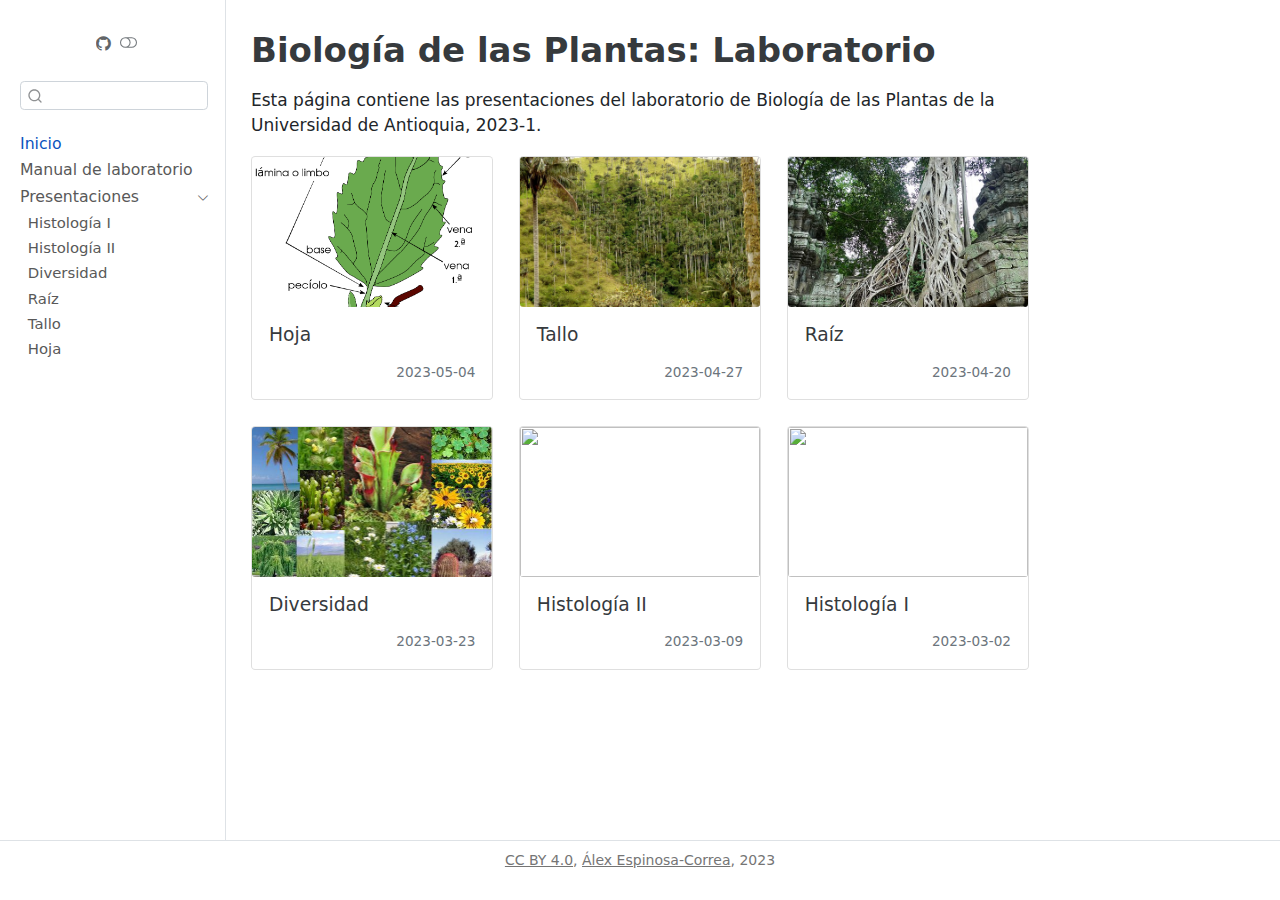
==== commit 94deda8b: "Built site for gh-pages" ====
--- a/index.html
+++ b/index.html
@@ -105,13 +105,17 @@
 
 <meta property="og:title" content="BdlP-2023 - Biología de las Plantas: Laboratorio">
 <meta property="og:description" content="">
-<meta property="og:image" content="https://alexespinosaco.github.io/biologia-plantas/presentaciones/images/ceroxylon_quindiuense.jpg">
+<meta property="og:image" content="https://alexespinosaco.github.io/biologia-plantas/presentaciones/images/hoja_diagrama.png">
 <meta property="og:site-name" content="BdlP-2023">
+<meta property="og:image:height" content="1024">
+<meta property="og:image:width" content="815">
 <meta name="twitter:title" content="BdlP-2023 - Biología de las Plantas: Laboratorio">
 <meta name="twitter:description" content="">
-<meta name="twitter:image" content="https://alexespinosaco.github.io/biologia-plantas/presentaciones/images/ceroxylon_quindiuense.jpg">
+<meta name="twitter:image" content="https://alexespinosaco.github.io/biologia-plantas/presentaciones/images/hoja_diagrama.png">
 <meta name="twitter:creator" content="@alexespinosaco">
 <meta name="twitter:card" content="summary_large_image">
+<meta name="twitter:image-height" content="1024">
+<meta name="twitter:image-width" content="815">
 </head>
 
 <body class="nav-sidebar docked">
@@ -203,6 +207,12 @@
  <span class="menu-text">Tallo</span></a>
   </div>
 </li>
+          <li class="sidebar-item">
+  <div class="sidebar-item-container"> 
+  <a href="./presentaciones/hoja.html" class="sidebar-item-text sidebar-link">
+ <span class="menu-text">Hoja</span></a>
+  </div>
+</li>
       </ul>
   </li>
     </ul>
@@ -240,7 +250,29 @@
 
 <div class="quarto-listing quarto-listing-container-grid" id="listing-listing">
 <div class="list grid quarto-listing-cols-3">
-<div class="g-col-1" data-index="0" data-listing-date-sort="1682571600000" data-listing-file-modified-sort="1682555070070" data-listing-date-modified-sort="NaN" data-listing-reading-time-sort="4">
+<div class="g-col-1" data-index="0" data-listing-date-sort="1683176400000" data-listing-file-modified-sort="1683173059020" data-listing-date-modified-sort="NaN" data-listing-reading-time-sort="4">
+<a href="./presentaciones/hoja.html" class="quarto-grid-link">
+<div class="quarto-grid-item card h-100 card-left">
+<p class="card-img-top">
+<img src="./presentaciones/images/hoja_diagrama.png" class="thumbnail-image card-img" style="height: 150px;">
+</p>
+<div class="card-body post-contents">
+<h5 class="no-anchor card-title listing-title">
+Hoja
+</h5>
+<div class="card-text listing-description">
+
+</div>
+<div class="card-attribution card-text-small end">
+<div class="listing-date">
+2023-05-04
+</div>
+</div>
+</div>
+</div>
+</a>
+</div>
+<div class="g-col-1" data-index="1" data-listing-date-sort="1682571600000" data-listing-file-modified-sort="1682555070070" data-listing-date-modified-sort="NaN" data-listing-reading-time-sort="4">
 <a href="./presentaciones/tallo.html" class="quarto-grid-link">
 <div class="quarto-grid-item card h-100 card-left">
 <p class="card-img-top">
@@ -262,7 +294,7 @@
 </div>
 </a>
 </div>
-<div class="g-col-1" data-index="1" data-listing-date-sort="1681966800000" data-listing-file-modified-sort="1682555231778" data-listing-date-modified-sort="NaN" data-listing-reading-time-sort="3">
+<div class="g-col-1" data-index="2" data-listing-date-sort="1681966800000" data-listing-file-modified-sort="1682555231778" data-listing-date-modified-sort="NaN" data-listing-reading-time-sort="3">
 <a href="./presentaciones/raiz.html" class="quarto-grid-link">
 <div class="quarto-grid-item card h-100 card-left">
 <p class="card-img-top">
@@ -284,7 +316,7 @@
 </div>
 </a>
 </div>
-<div class="g-col-1" data-index="2" data-listing-date-sort="1679547600000" data-listing-file-modified-sort="1682555262997" data-listing-date-modified-sort="NaN" data-listing-reading-time-sort="8">
+<div class="g-col-1" data-index="3" data-listing-date-sort="1679547600000" data-listing-file-modified-sort="1682555262997" data-listing-date-modified-sort="NaN" data-listing-reading-time-sort="8">
 <a href="./presentaciones/diversidad.html" class="quarto-grid-link">
 <div class="quarto-grid-item card h-100 card-left">
 <p class="card-img-top">
@@ -306,7 +338,7 @@
 </div>
 </a>
 </div>
-<div class="g-col-1" data-index="3" data-listing-date-sort="1678338000000" data-listing-file-modified-sort="1682555337070" data-listing-date-modified-sort="NaN" data-listing-reading-time-sort="4">
+<div class="g-col-1" data-index="4" data-listing-date-sort="1678338000000" data-listing-file-modified-sort="1682555337070" data-listing-date-modified-sort="NaN" data-listing-reading-time-sort="4">
 <a href="./presentaciones/histologia-II.html" class="quarto-grid-link">
 <div class="quarto-grid-item card h-100 card-left">
 <p class="card-img-top">
@@ -328,7 +360,7 @@
 </div>
 </a>
 </div>
-<div class="g-col-1" data-index="4" data-listing-date-sort="1677733200000" data-listing-file-modified-sort="1682555421010" data-listing-date-modified-sort="NaN" data-listing-reading-time-sort="4">
+<div class="g-col-1" data-index="5" data-listing-date-sort="1677733200000" data-listing-file-modified-sort="1682555421010" data-listing-date-modified-sort="NaN" data-listing-reading-time-sort="4">
 <a href="./presentaciones/histologia-I.html" class="quarto-grid-link">
 <div class="quarto-grid-item card h-100 card-left">
 <p class="card-img-top">
